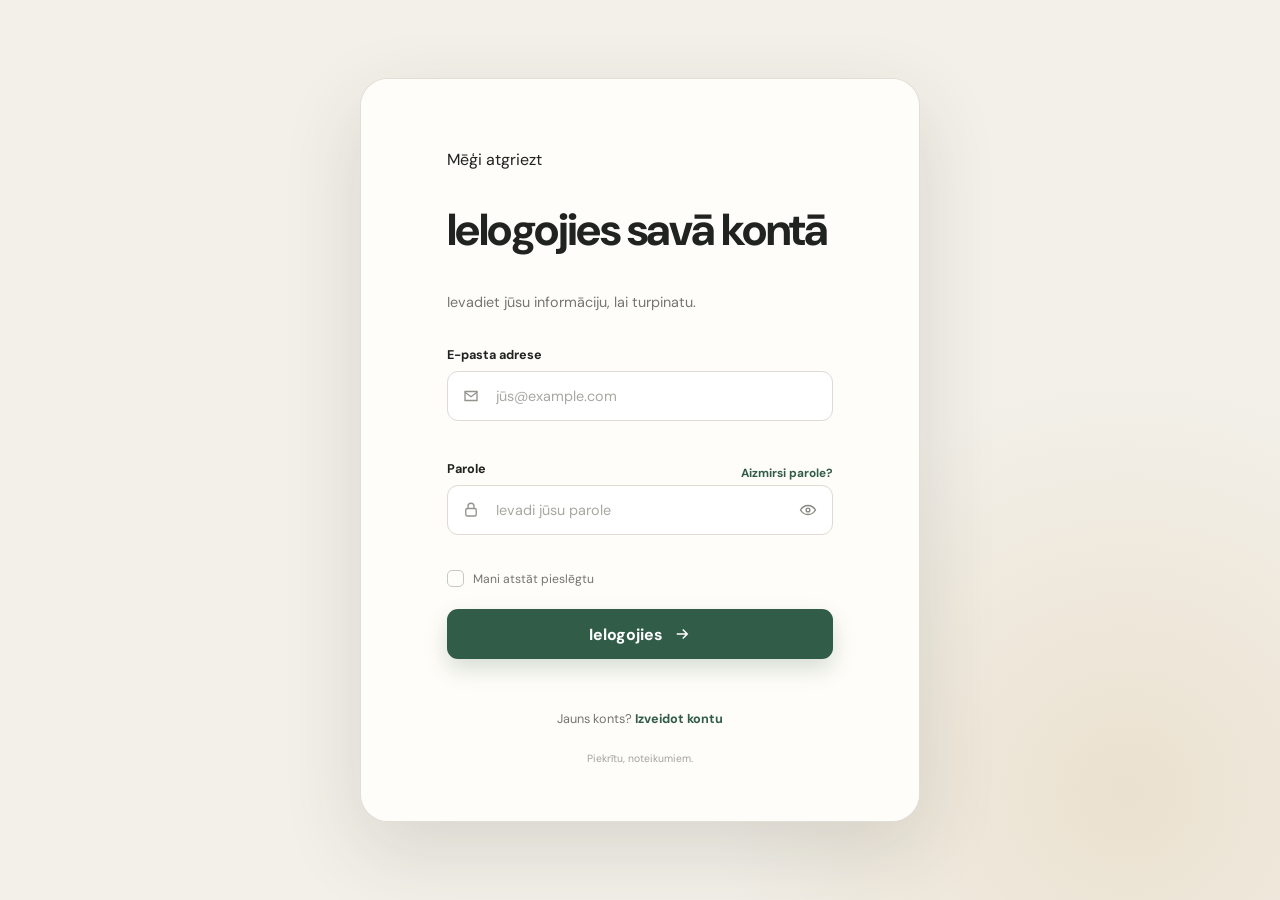
==== index.html @ 45004916 "Fixed login example jajdjajda" ====
<!DOCTYPE html>
<html lang="en">
<head>
  <meta charset="UTF-8">
  <meta name="viewport" content="width=device-width, initial-scale=1">
  <meta name="theme-color" content="#f3f0e9">
  <title>Ieļauties — Daily</title>
  <link rel="preconnect" href="https://fonts.googleapis.com">
  <link href="https://fonts.googleapis.com/css2?family=DM+Sans:wght@400;500;600;700&family=DM+Serif+Display&display=swap" rel="stylesheet">
  <link rel="stylesheet" href="script.css">
</head>
<body>
  <main class="login-shell">
    <section class="form-panel">
      <div class="form-wrap">
        <div class="mobile-brand">
          <span class="brand-mark" aria-hidden="true">✓</span>
          <span>daily</span>
        </div>

        <div class="form-heading">
          <p class="eyebrow">Mēģi atgriezt</p>
          <h2>Ielogojies savā kontā</h2>
          <p>Ievadiet jūsu informāciju, lai turpinatu.</p>
        </div>

        <form id="login-form" novalidate>
          <div class="field">
            <label for="email">E-pasta adrese</label>
            <div class="input-wrap">
              <svg aria-hidden="true" viewBox="0 0 24 24" fill="none" stroke="currentColor" stroke-width="1.8"><path d="M4 6h16v12H4z"/><path d="m4 7 8 6 8-6"/></svg>
              <input id="email" name="email" type="email" placeholder="jūs@example.com" autocomplete="email" required>
            </div>
            <span class="error-message" id="email-error"></span>
          </div>

          <div class="field">
            <div class="label-row">
              <label for="password">Parole</label>
              <a href="#">Aizmirsi parole?</a>
            </div>
            <div class="input-wrap">
              <svg aria-hidden="true" viewBox="0 0 24 24" fill="none" stroke="currentColor" stroke-width="1.8"><rect x="5" y="10" width="14" height="10" rx="2"/><path d="M8 10V7a4 4 0 0 1 8 0v3"/></svg>
              <input id="password" name="password" type="password" placeholder="Ievadi jūsu parole" autocomplete="current-password" minlength="6" required>
              <button class="password-toggle" type="button" aria-label="Rādīt parole" aria-pressed="false">
                <svg class="eye-open" aria-hidden="true" viewBox="0 0 24 24" fill="none" stroke="currentColor" stroke-width="1.8"><path d="M2 12s3.5-6 10-6 10 6 10 6-3.5 6-10 6S2 12 2 12Z"/><circle cx="12" cy="12" r="2.5"/></svg>
                <svg class="eye-closed" aria-hidden="true" viewBox="0 0 24 24" fill="none" stroke="currentColor" stroke-width="1.8"><path d="m3 3 18 18"/><path d="M10.6 6.2A10.7 10.7 0 0 1 12 6c6.5 0 10 6 10 6a17 17 0 0 1-2.4 3.1M6.2 6.2C3.4 8 2 12 2 12s3.5 6 10 6a9.8 9.8 0 0 0 3.4-.6"/><path d="M9.9 9.9a3 3 0 0 0 4.2 4.2"/></svg>
              </button>
            </div>
            <span class="error-message" id="password-error"></span>
          </div>

          <label class="remember">
            <input type="checkbox" name="remember">
            <span class="custom-check" aria-hidden="true"></span>
            Mani atstāt pieslēgtu
          </label>

          <button class="btn" type="submit">
            <span>Ielogojies</span>
            <svg aria-hidden="true" viewBox="0 0 24 24" fill="none" stroke="currentColor" stroke-width="2"><path d="M5 12h14M13 6l6 6-6 6"/></svg>
          </button>
          <p class="status" id="status" role="status"></p>
        </form>

        <p class="signup">Jauns konts? <a href="signup.html">Izveidot kontu</a></p>
        <p class="legal">Piekrītu, noteikumiem.</p>
      </div>
    </section>
  </main>

  <script src="script.js"></script>
</body>
</html>
---- script.css ----
* { box-sizing: border-box; }

:root {
  --ink: #20231f;
  --muted: #74766f;
  --paper: #f3f0e9;
  --card: #fffdf9;
  --line: #dedbd2;
  --green: #315d48;
  --green-dark: #244b38;
  --green-soft: #dce9df;
  --danger: #b23931;
}

html { min-height: 100%; }

body {
  min-height: 100vh;
  margin: 0;
  display: grid;
  place-items: center;
  padding: 28px;
  color: var(--ink);
  background:
    radial-gradient(circle at 88% 88%, rgba(225, 207, 177, 0.46), transparent 30%),
    var(--paper);
  font-family: "DM Sans", system-ui, sans-serif;
  -webkit-font-smoothing: antialiased;
}

button, input { font: inherit; }
a { color: inherit; }

.login-shell {
  width: min(560px, 100%);
  min-height: auto;
  display: block;
  overflow: hidden;
  background: var(--card);
  border: 1px solid rgba(222, 219, 210, 0.9);
  border-radius: 28px;
  box-shadow: 0 28px 80px rgba(47, 50, 43, 0.14);
}

.welcome-panel { display: none; }

.form-panel {
  display: grid;
  place-items: center;
  padding: 54px clamp(40px, 7vw, 86px);
  background: var(--card);
}

.form-wrap { width: 100%; max-width: 390px; }
.mobile-brand { display: none; margin-bottom: 43px; color: var(--green); }
.mobile-brand .brand-mark { color: white; background: var(--green); }

.form-heading { margin-bottom: 33px; }
.form-heading h2 { font-size: clamp(2rem, 3.5vw, 2.8rem); line-height: 1.04; letter-spacing: -0.035em; }
.form-heading > p:last-child { margin: 12px 0 0; color: var(--muted); font-size: 0.9rem; line-height: 1.55; }

.field { margin-bottom: 19px; }
.field label { display: block; margin-bottom: 8px; font-size: 0.79rem; font-weight: 700; }
.label-row { display: flex; justify-content: space-between; align-items: center; }
.label-row a { color: var(--green); font-size: 0.74rem; font-weight: 700; text-decoration: none; }
.label-row a:hover, .signup a:hover { text-decoration: underline; }

.input-wrap { position: relative; display: flex; align-items: center; }
.input-wrap > svg { position: absolute; left: 15px; width: 18px; height: 18px; color: #92948e; pointer-events: none; }
.input-wrap input { width: 100%; height: 50px; padding: 0 48px; color: var(--ink); background: #fff; border: 1px solid var(--line); border-radius: 11px; outline: none; font-size: 0.9rem; transition: border 160ms, box-shadow 160ms; }
.input-wrap input::placeholder { color: #a6a8a1; }
.input-wrap input:focus { border-color: var(--green); box-shadow: 0 0 0 4px rgba(49, 93, 72, 0.11); }
.input-wrap input.invalid { border-color: var(--danger); box-shadow: 0 0 0 4px rgba(178, 57, 49, 0.08); }

.password-toggle { position: absolute; right: 7px; display: grid; width: 36px; height: 36px; place-items: center; color: #858780; background: transparent; border: 0; border-radius: 8px; cursor: pointer; }
.password-toggle:hover { background: #f1f0eb; }
.password-toggle svg { width: 18px; height: 18px; }
.password-toggle .eye-closed { display: none; }
.password-toggle.visible .eye-open { display: none; }
.password-toggle.visible .eye-closed { display: block; }

.error-message { display: block; min-height: 15px; margin-top: 5px; color: var(--danger); font-size: 0.68rem; }

.remember { display: flex; align-items: center; gap: 9px; width: fit-content; margin: -4px 0 22px; color: var(--muted); font-size: 0.76rem; cursor: pointer; }
.remember input { position: absolute; opacity: 0; pointer-events: none; }
.custom-check { position: relative; width: 17px; height: 17px; border: 1px solid #c8c8c1; border-radius: 5px; }
.remember input:checked + .custom-check { background: var(--green); border-color: var(--green); }
.remember input:checked + .custom-check::after { content: "✓"; position: absolute; inset: 0; display: grid; place-items: center; color: white; font-size: 0.7rem; font-weight: 700; }
.remember input:focus-visible + .custom-check { outline: 3px solid rgba(49, 93, 72, 0.2); }

.btn { display: flex; align-items: center; justify-content: center; gap: 10px; width: 100%; min-height: 50px; padding: 0 20px; color: white; background: var(--green); border: 0; border-radius: 11px; box-shadow: 0 10px 22px rgba(49, 93, 72, 0.2); cursor: pointer; font-weight: 700; transition: background 150ms, transform 150ms, box-shadow 150ms; }
.btn:hover { background: var(--green-dark); box-shadow: 0 12px 25px rgba(49, 93, 72, 0.27); transform: translateY(-1px); }
.btn:active { transform: translateY(1px); }
.btn:disabled { cursor: wait; opacity: 0.75; transform: none; }
.btn svg { width: 18px; height: 18px; }

.status { min-height: 18px; margin: 10px 0 0; color: var(--green); text-align: center; font-size: 0.76rem; font-weight: 600; }
.signup { margin: 23px 0 0; color: var(--muted); text-align: center; font-size: 0.79rem; }
.signup a { color: var(--green); font-weight: 700; text-decoration: none; }
.legal { margin: 24px 0 0; color: #a1a39d; text-align: center; font-size: 0.65rem; line-height: 1.5; }

@media (max-width: 800px) {
  body { padding: 18px; }
  .login-shell { grid-template-columns: 1fr; max-width: 560px; min-height: auto; }
  .welcome-panel { display: none; }
  .form-panel { min-height: calc(100vh - 36px); padding: 42px 38px; }
  .mobile-brand { display: inline-flex; }
}

@media (max-width: 440px) {
  body { padding: 0; background: var(--card); }
  .login-shell { border: 0; border-radius: 0; box-shadow: none; }
  .form-panel { min-height: 100vh; padding: 38px 24px; }
  .form-heading { margin-bottom: 28px; }
}

@media (prefers-reduced-motion: reduce) {
  *, *::before, *::after { scroll-behavior: auto !important; transition: none !important; }
}
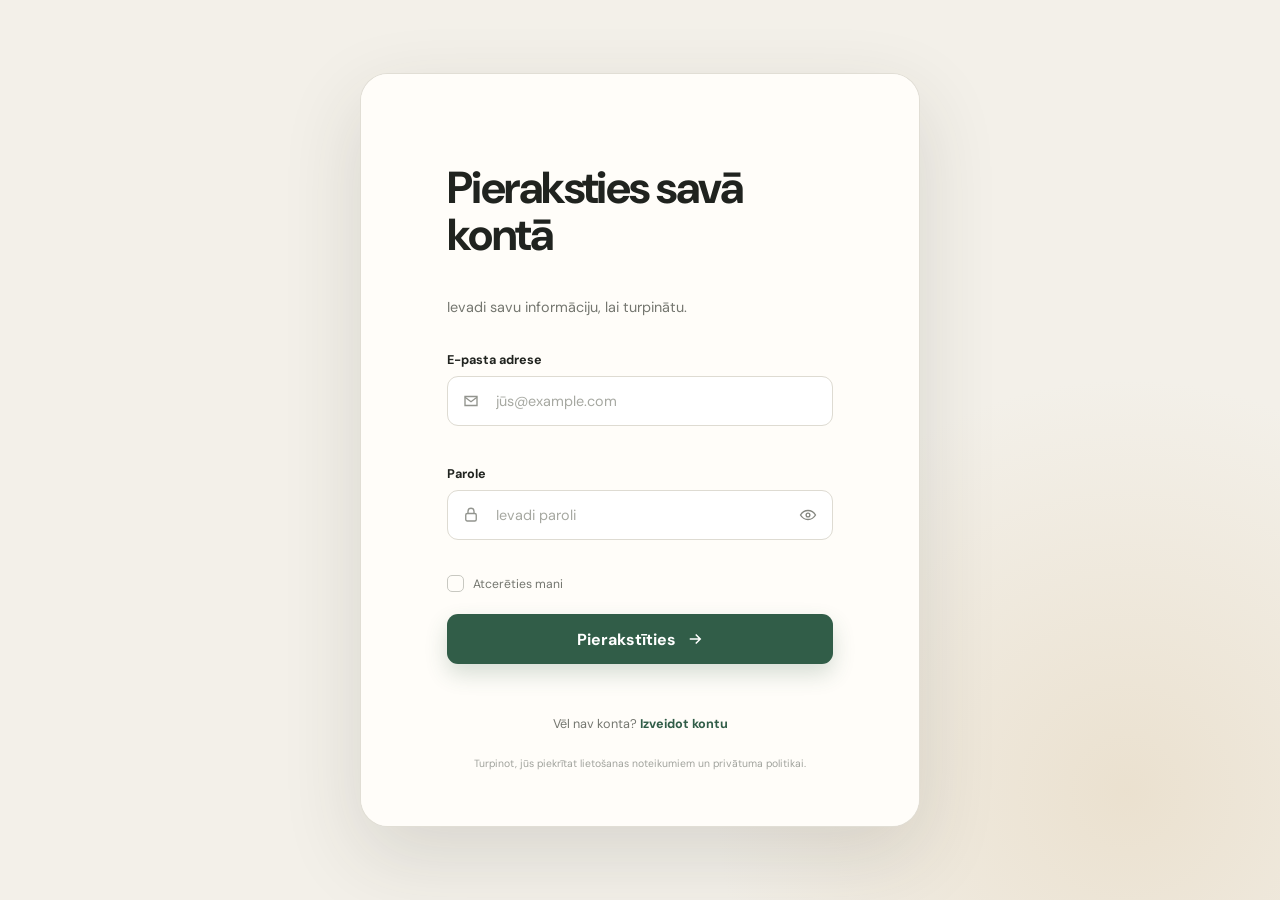
==== commit fcec31d7: "fdhd hddhdf" ====
--- a/index.html
+++ b/index.html
@@ -1,10 +1,10 @@
 <!DOCTYPE html>
-<html lang="en">
+<html lang="lv">
 <head>
   <meta charset="UTF-8">
   <meta name="viewport" content="width=device-width, initial-scale=1">
   <meta name="theme-color" content="#f3f0e9">
-  <title>Ieļauties — Daily</title>
+  <title>Pierakstīties — To-Do</title>
   <link rel="preconnect" href="https://fonts.googleapis.com">
   <link href="https://fonts.googleapis.com/css2?family=DM+Sans:wght@400;500;600;700&family=DM+Serif+Display&display=swap" rel="stylesheet">
   <link rel="stylesheet" href="script.css">
@@ -14,14 +14,12 @@
     <section class="form-panel">
       <div class="form-wrap">
         <div class="mobile-brand">
-          <span class="brand-mark" aria-hidden="true">✓</span>
-          <span>daily</span>
+          <span>To-Do</span>
         </div>
 
         <div class="form-heading">
-          <p class="eyebrow">Mēģi atgriezt</p>
-          <h2>Ielogojies savā kontā</h2>
-          <p>Ievadiet jūsu informāciju, lai turpinatu.</p>
+          <h2>Pieraksties savā kontā</h2>
+          <p>Ievadi savu informāciju, lai turpinātu.</p>
         </div>
 
         <form id="login-form" novalidate>
@@ -35,14 +33,11 @@
           </div>
 
           <div class="field">
-            <div class="label-row">
-              <label for="password">Parole</label>
-              <a href="#">Aizmirsi parole?</a>
-            </div>
+            <label for="password">Parole</label>
             <div class="input-wrap">
               <svg aria-hidden="true" viewBox="0 0 24 24" fill="none" stroke="currentColor" stroke-width="1.8"><rect x="5" y="10" width="14" height="10" rx="2"/><path d="M8 10V7a4 4 0 0 1 8 0v3"/></svg>
-              <input id="password" name="password" type="password" placeholder="Ievadi jūsu parole" autocomplete="current-password" minlength="6" required>
-              <button class="password-toggle" type="button" aria-label="Rādīt parole" aria-pressed="false">
+              <input id="password" name="password" type="password" placeholder="Ievadi paroli" autocomplete="current-password" minlength="6" required>
+              <button class="password-toggle" type="button" aria-label="Rādīt paroli" aria-pressed="false">
                 <svg class="eye-open" aria-hidden="true" viewBox="0 0 24 24" fill="none" stroke="currentColor" stroke-width="1.8"><path d="M2 12s3.5-6 10-6 10 6 10 6-3.5 6-10 6S2 12 2 12Z"/><circle cx="12" cy="12" r="2.5"/></svg>
                 <svg class="eye-closed" aria-hidden="true" viewBox="0 0 24 24" fill="none" stroke="currentColor" stroke-width="1.8"><path d="m3 3 18 18"/><path d="M10.6 6.2A10.7 10.7 0 0 1 12 6c6.5 0 10 6 10 6a17 17 0 0 1-2.4 3.1M6.2 6.2C3.4 8 2 12 2 12s3.5 6 10 6a9.8 9.8 0 0 0 3.4-.6"/><path d="M9.9 9.9a3 3 0 0 0 4.2 4.2"/></svg>
               </button>
@@ -53,22 +48,22 @@
           <label class="remember">
             <input type="checkbox" name="remember">
             <span class="custom-check" aria-hidden="true"></span>
-            Mani atstāt pieslēgtu
+            Atcerēties mani
           </label>
 
           <button class="btn" type="submit">
-            <span>Ielogojies</span>
+            <span>Pierakstīties</span>
             <svg aria-hidden="true" viewBox="0 0 24 24" fill="none" stroke="currentColor" stroke-width="2"><path d="M5 12h14M13 6l6 6-6 6"/></svg>
           </button>
           <p class="status" id="status" role="status"></p>
         </form>
 
-        <p class="signup">Jauns konts? <a href="signup.html">Izveidot kontu</a></p>
-        <p class="legal">Piekrītu, noteikumiem.</p>
+        <p class="signup">Vēl nav konta? <a href="signup.html">Izveidot kontu</a></p>
+        <p class="legal">Turpinot, jūs piekrītat lietošanas noteikumiem un privātuma politikai.</p>
       </div>
     </section>
   </main>
 
-  <script src="script.js"></script>
+  <script src="script.js?v=3"></script>
 </body>
 </html>
--- a/script.css
+++ b/script.css
@@ -1,4 +1,6 @@
-* { box-sizing: border-box; }
+* {
+  box-sizing: border-box;
+}
 
 :root {
   --ink: #20231f;
@@ -8,18 +10,19 @@
   --line: #dedbd2;
   --green: #315d48;
   --green-dark: #244b38;
-  --green-soft: #dce9df;
   --danger: #b23931;
 }
 
-html { min-height: 100%; }
+html {
+  min-height: 100%;
+}
 
 body {
+  display: grid;
   min-height: 100vh;
   margin: 0;
-  display: grid;
+  padding: 28px;
   place-items: center;
-  padding: 28px;
   color: var(--ink);
   background:
     radial-gradient(circle at 88% 88%, rgba(225, 207, 177, 0.46), transparent 30%),
@@ -28,13 +31,18 @@
   -webkit-font-smoothing: antialiased;
 }
 
-button, input { font: inherit; }
-a { color: inherit; }
+button,
+input {
+  font: inherit;
+}
+
+a {
+  color: inherit;
+}
 
 .login-shell {
+  display: block;
   width: min(560px, 100%);
-  min-height: auto;
-  display: block;
   overflow: hidden;
   background: var(--card);
   border: 1px solid rgba(222, 219, 210, 0.9);
@@ -42,78 +50,294 @@
   box-shadow: 0 28px 80px rgba(47, 50, 43, 0.14);
 }
 
-.welcome-panel { display: none; }
-
 .form-panel {
   display: grid;
+  padding: 54px clamp(40px, 7vw, 86px);
   place-items: center;
-  padding: 54px clamp(40px, 7vw, 86px);
   background: var(--card);
 }
 
-.form-wrap { width: 100%; max-width: 390px; }
-.mobile-brand { display: none; margin-bottom: 43px; color: var(--green); }
-.mobile-brand .brand-mark { color: white; background: var(--green); }
-
-.form-heading { margin-bottom: 33px; }
-.form-heading h2 { font-size: clamp(2rem, 3.5vw, 2.8rem); line-height: 1.04; letter-spacing: -0.035em; }
-.form-heading > p:last-child { margin: 12px 0 0; color: var(--muted); font-size: 0.9rem; line-height: 1.55; }
-
-.field { margin-bottom: 19px; }
-.field label { display: block; margin-bottom: 8px; font-size: 0.79rem; font-weight: 700; }
-.label-row { display: flex; justify-content: space-between; align-items: center; }
-.label-row a { color: var(--green); font-size: 0.74rem; font-weight: 700; text-decoration: none; }
-.label-row a:hover, .signup a:hover { text-decoration: underline; }
-
-.input-wrap { position: relative; display: flex; align-items: center; }
-.input-wrap > svg { position: absolute; left: 15px; width: 18px; height: 18px; color: #92948e; pointer-events: none; }
-.input-wrap input { width: 100%; height: 50px; padding: 0 48px; color: var(--ink); background: #fff; border: 1px solid var(--line); border-radius: 11px; outline: none; font-size: 0.9rem; transition: border 160ms, box-shadow 160ms; }
-.input-wrap input::placeholder { color: #a6a8a1; }
-.input-wrap input:focus { border-color: var(--green); box-shadow: 0 0 0 4px rgba(49, 93, 72, 0.11); }
-.input-wrap input.invalid { border-color: var(--danger); box-shadow: 0 0 0 4px rgba(178, 57, 49, 0.08); }
-
-.password-toggle { position: absolute; right: 7px; display: grid; width: 36px; height: 36px; place-items: center; color: #858780; background: transparent; border: 0; border-radius: 8px; cursor: pointer; }
-.password-toggle:hover { background: #f1f0eb; }
-.password-toggle svg { width: 18px; height: 18px; }
-.password-toggle .eye-closed { display: none; }
-.password-toggle.visible .eye-open { display: none; }
-.password-toggle.visible .eye-closed { display: block; }
-
-.error-message { display: block; min-height: 15px; margin-top: 5px; color: var(--danger); font-size: 0.68rem; }
-
-.remember { display: flex; align-items: center; gap: 9px; width: fit-content; margin: -4px 0 22px; color: var(--muted); font-size: 0.76rem; cursor: pointer; }
-.remember input { position: absolute; opacity: 0; pointer-events: none; }
-.custom-check { position: relative; width: 17px; height: 17px; border: 1px solid #c8c8c1; border-radius: 5px; }
-.remember input:checked + .custom-check { background: var(--green); border-color: var(--green); }
-.remember input:checked + .custom-check::after { content: "✓"; position: absolute; inset: 0; display: grid; place-items: center; color: white; font-size: 0.7rem; font-weight: 700; }
-.remember input:focus-visible + .custom-check { outline: 3px solid rgba(49, 93, 72, 0.2); }
-
-.btn { display: flex; align-items: center; justify-content: center; gap: 10px; width: 100%; min-height: 50px; padding: 0 20px; color: white; background: var(--green); border: 0; border-radius: 11px; box-shadow: 0 10px 22px rgba(49, 93, 72, 0.2); cursor: pointer; font-weight: 700; transition: background 150ms, transform 150ms, box-shadow 150ms; }
-.btn:hover { background: var(--green-dark); box-shadow: 0 12px 25px rgba(49, 93, 72, 0.27); transform: translateY(-1px); }
-.btn:active { transform: translateY(1px); }
-.btn:disabled { cursor: wait; opacity: 0.75; transform: none; }
-.btn svg { width: 18px; height: 18px; }
-
-.status { min-height: 18px; margin: 10px 0 0; color: var(--green); text-align: center; font-size: 0.76rem; font-weight: 600; }
-.signup { margin: 23px 0 0; color: var(--muted); text-align: center; font-size: 0.79rem; }
-.signup a { color: var(--green); font-weight: 700; text-decoration: none; }
-.legal { margin: 24px 0 0; color: #a1a39d; text-align: center; font-size: 0.65rem; line-height: 1.5; }
+.form-wrap {
+  width: 100%;
+  max-width: 390px;
+}
+
+.mobile-brand {
+  display: none;
+  margin-bottom: 43px;
+  color: var(--green);
+}
+
+.form-heading {
+  margin-bottom: 33px;
+}
+
+.form-heading h2 {
+  font-size: clamp(2rem, 3.5vw, 2.8rem);
+  line-height: 1.04;
+  letter-spacing: -0.035em;
+}
+
+.form-heading > p:last-child {
+  margin: 12px 0 0;
+  color: var(--muted);
+  font-size: 0.9rem;
+  line-height: 1.55;
+}
+
+.field {
+  margin-bottom: 19px;
+}
+
+.field label {
+  display: block;
+  margin-bottom: 8px;
+  font-size: 0.79rem;
+  font-weight: 700;
+}
+
+.signup a:hover {
+  text-decoration: underline;
+}
+
+.input-wrap {
+  position: relative;
+  display: flex;
+  align-items: center;
+}
+
+.input-wrap > svg {
+  position: absolute;
+  left: 15px;
+  width: 18px;
+  height: 18px;
+  color: #92948e;
+  pointer-events: none;
+}
+
+.input-wrap input {
+  width: 100%;
+  height: 50px;
+  padding: 0 48px;
+  color: var(--ink);
+  background: #fff;
+  border: 1px solid var(--line);
+  border-radius: 11px;
+  outline: none;
+  font-size: 0.9rem;
+  transition: border 160ms, box-shadow 160ms;
+}
+
+.input-wrap input::placeholder {
+  color: #a6a8a1;
+}
+
+.input-wrap input:focus {
+  border-color: var(--green);
+  box-shadow: 0 0 0 4px rgba(49, 93, 72, 0.11);
+}
+
+.input-wrap input.invalid {
+  border-color: var(--danger);
+  box-shadow: 0 0 0 4px rgba(178, 57, 49, 0.08);
+}
+
+.password-toggle {
+  position: absolute;
+  right: 7px;
+  display: grid;
+  width: 36px;
+  height: 36px;
+  place-items: center;
+  color: #858780;
+  background: transparent;
+  border: 0;
+  border-radius: 8px;
+  cursor: pointer;
+}
+
+.password-toggle:hover {
+  background: #f1f0eb;
+}
+
+.password-toggle svg {
+  width: 18px;
+  height: 18px;
+}
+
+.password-toggle .eye-closed,
+.password-toggle.visible .eye-open {
+  display: none;
+}
+
+.password-toggle.visible .eye-closed {
+  display: block;
+}
+
+.error-message {
+  display: block;
+  min-height: 15px;
+  margin-top: 5px;
+  color: var(--danger);
+  font-size: 0.68rem;
+}
+
+.remember {
+  display: flex;
+  align-items: center;
+  gap: 9px;
+  width: fit-content;
+  margin: -4px 0 22px;
+  color: var(--muted);
+  font-size: 0.76rem;
+  cursor: pointer;
+}
+
+.remember input {
+  position: absolute;
+  opacity: 0;
+  pointer-events: none;
+}
+
+.custom-check {
+  position: relative;
+  width: 17px;
+  height: 17px;
+  border: 1px solid #c8c8c1;
+  border-radius: 5px;
+}
+
+.remember input:checked + .custom-check {
+  background: var(--green);
+  border-color: var(--green);
+}
+
+.remember input:checked + .custom-check::after {
+  position: absolute;
+  display: grid;
+  content: "✓";
+  inset: 0;
+  place-items: center;
+  color: white;
+  font-size: 0.7rem;
+  font-weight: 700;
+}
+
+.remember input:focus-visible + .custom-check {
+  outline: 3px solid rgba(49, 93, 72, 0.2);
+}
+
+.btn {
+  display: flex;
+  align-items: center;
+  justify-content: center;
+  gap: 10px;
+  width: 100%;
+  min-height: 50px;
+  padding: 0 20px;
+  color: white;
+  background: var(--green);
+  border: 0;
+  border-radius: 11px;
+  box-shadow: 0 10px 22px rgba(49, 93, 72, 0.2);
+  font-weight: 700;
+  cursor: pointer;
+  transition: background 150ms, transform 150ms, box-shadow 150ms;
+}
+
+.btn:hover {
+  background: var(--green-dark);
+  box-shadow: 0 12px 25px rgba(49, 93, 72, 0.27);
+  transform: translateY(-1px);
+}
+
+.btn:active {
+  transform: translateY(1px);
+}
+
+.btn:disabled {
+  opacity: 0.75;
+  transform: none;
+  cursor: wait;
+}
+
+.btn svg {
+  width: 18px;
+  height: 18px;
+}
+
+.status {
+  min-height: 18px;
+  margin: 10px 0 0;
+  color: var(--green);
+  font-size: 0.76rem;
+  font-weight: 600;
+  text-align: center;
+}
+
+.signup {
+  margin: 23px 0 0;
+  color: var(--muted);
+  font-size: 0.79rem;
+  text-align: center;
+}
+
+.signup a {
+  color: var(--green);
+  font-weight: 700;
+  text-decoration: none;
+}
+
+.legal {
+  margin: 24px 0 0;
+  color: #a1a39d;
+  font-size: 0.65rem;
+  line-height: 1.5;
+  text-align: center;
+}
 
 @media (max-width: 800px) {
-  body { padding: 18px; }
-  .login-shell { grid-template-columns: 1fr; max-width: 560px; min-height: auto; }
-  .welcome-panel { display: none; }
-  .form-panel { min-height: calc(100vh - 36px); padding: 42px 38px; }
-  .mobile-brand { display: inline-flex; }
+  body {
+    padding: 18px;
+  }
+
+  .form-panel {
+    min-height: calc(100vh - 36px);
+    padding: 42px 38px;
+  }
+
+  .mobile-brand {
+    display: inline-flex;
+  }
 }
 
 @media (max-width: 440px) {
-  body { padding: 0; background: var(--card); }
-  .login-shell { border: 0; border-radius: 0; box-shadow: none; }
-  .form-panel { min-height: 100vh; padding: 38px 24px; }
-  .form-heading { margin-bottom: 28px; }
+  body {
+    padding: 0;
+    background: var(--card);
+  }
+
+  .login-shell {
+    border: 0;
+    border-radius: 0;
+    box-shadow: none;
+  }
+
+  .form-panel {
+    min-height: 100vh;
+    padding: 38px 24px;
+  }
+
+  .form-heading {
+    margin-bottom: 28px;
+  }
 }
 
 @media (prefers-reduced-motion: reduce) {
-  *, *::before, *::after { scroll-behavior: auto !important; transition: none !important; }
-}+  *,
+  *::before,
+  *::after {
+    scroll-behavior: auto !important;
+    transition: none !important;
+  }
+}
